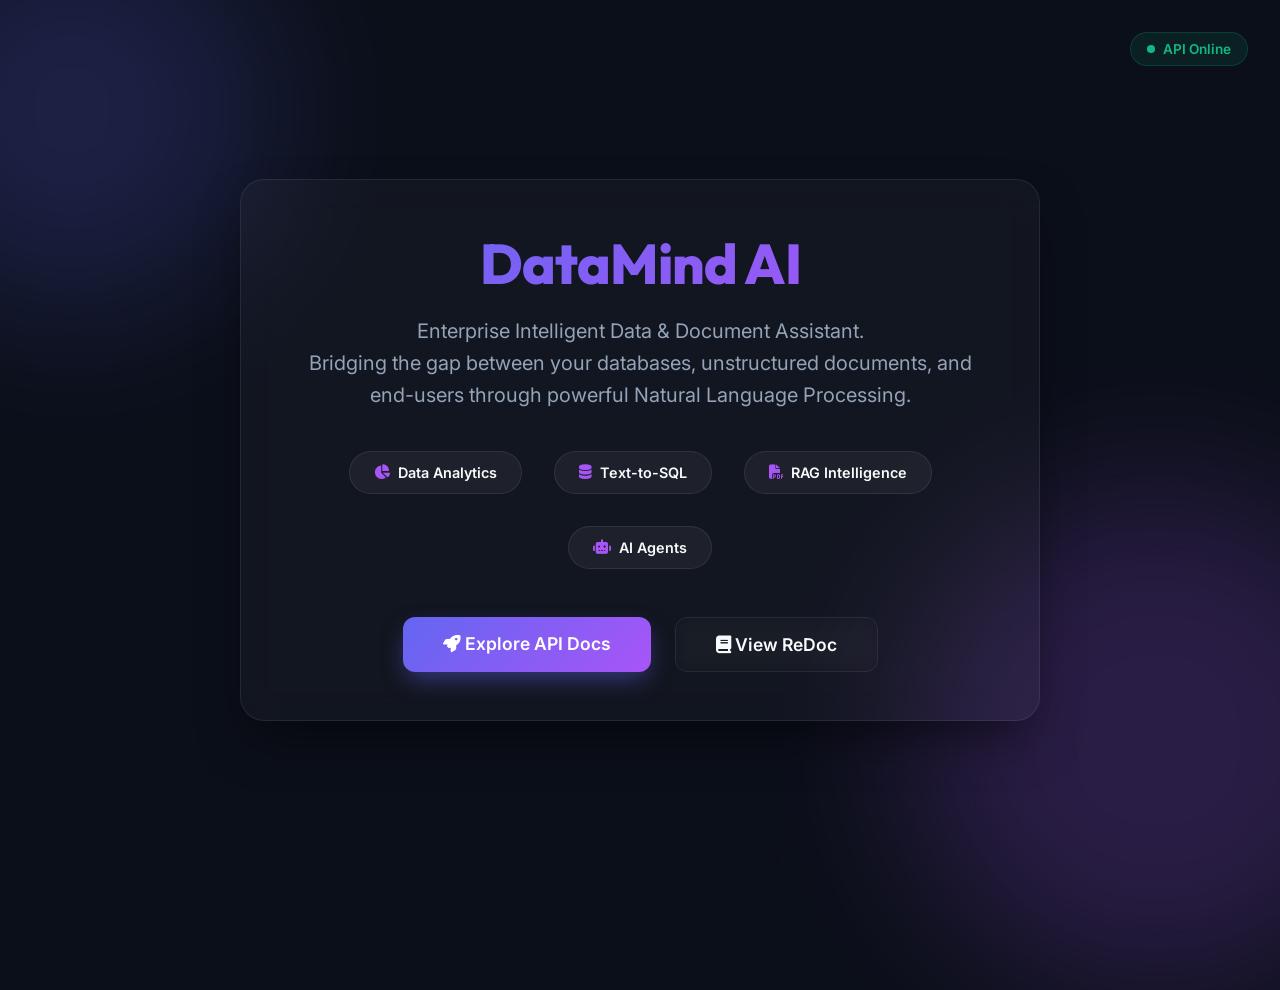
==== templates/index.html @ 47bef05a "feat: add premium glassmorphism landing page for API root" ====
<!DOCTYPE html>
<html lang="en">
<head>
    <meta charset="UTF-8">
    <meta name="viewport" content="width=device-width, initial-scale=1.0">
    <title>DataMind AI | Enterprise Intelligent Assistant</title>
    <meta name="description" content="DataMind AI is an enterprise-grade Intelligent Data & Document Assistant powered by LLMs.">
    
    <!-- Custom CSS -->
    <link rel="stylesheet" href="/static/css/style.css">
    
    <!-- Font Awesome for Icons -->
    <link rel="stylesheet" href="https://cdnjs.cloudflare.com/ajax/libs/font-awesome/6.4.0/css/all.min.css">
</head>
<body>

    <!-- Animated Background Blobs -->
    <div class="blob blob-1"></div>
    <div class="blob blob-2"></div>

    <!-- Live Status Indicator -->
    <div class="status">
        <div class="pulse"></div>
        API Online
    </div>

    <!-- Main Glassmorphism Container -->
    <div class="container">
        <h1>DataMind AI</h1>
        <p class="subtitle">
            Enterprise Intelligent Data & Document Assistant. <br>
            Bridging the gap between your databases, unstructured documents, and end-users through powerful Natural Language Processing.
        </p>

        <div class="features">
            <div class="feature-badge">
                <i class="fa-solid fa-chart-pie"></i> Data Analytics
            </div>
            <div class="feature-badge">
                <i class="fa-solid fa-database"></i> Text-to-SQL
            </div>
            <div class="feature-badge">
                <i class="fa-solid fa-file-pdf"></i> RAG Intelligence
            </div>
            <div class="feature-badge">
                <i class="fa-solid fa-robot"></i> AI Agents
            </div>
        </div>

        <div class="btn-container">
            <!-- Link to the auto-generated FastAPI Swagger UI docs -->
            <a href="/docs" class="btn btn-primary">
                <i class="fa-solid fa-rocket"></i> Explore API Docs
            </a>
            <a href="/redoc" class="btn btn-secondary">
                <i class="fa-solid fa-book"></i> View ReDoc
            </a>
        </div>
    </div>

</body>
</html>
---- static/css/style.css ----
@import url('https://fonts.googleapis.com/css2?family=Inter:wght@300;400;600;700&family=Outfit:wght@400;600;800&display=swap');

:root {
    --bg-color: #0b0f19;
    --card-bg: rgba(255, 255, 255, 0.03);
    --glass-border: rgba(255, 255, 255, 0.08);
    --primary-gradient: linear-gradient(135deg, #6366f1 0%, #a855f7 100%);
    --text-main: #f8fafc;
    --text-muted: #94a3b8;
}

* {
    margin: 0;
    padding: 0;
    box-sizing: border-box;
}

body {
    background-color: var(--bg-color);
    color: var(--text-main);
    font-family: 'Inter', sans-serif;
    min-height: 100vh;
    display: flex;
    flex-direction: column;
    align-items: center;
    justify-content: center;
    overflow-x: hidden;
    position: relative;
}

/* Animated Background Blobs */
.blob {
    position: absolute;
    filter: blur(80px);
    z-index: -1;
    opacity: 0.5;
    animation: float 10s infinite ease-in-out alternate;
}

.blob-1 {
    top: -10%;
    left: -10%;
    width: 400px;
    height: 400px;
    background: rgba(99, 102, 241, 0.4);
    border-radius: 50%;
}

.blob-2 {
    bottom: -10%;
    right: -10%;
    width: 500px;
    height: 500px;
    background: rgba(168, 85, 247, 0.4);
    border-radius: 50%;
    animation-delay: -5s;
}

@keyframes float {
    0% { transform: translateY(0px) scale(1); }
    100% { transform: translateY(30px) scale(1.1); }
}

/* Glassmorphism Container */
.container {
    background: var(--card-bg);
    backdrop-filter: blur(16px);
    -webkit-backdrop-filter: blur(16px);
    border: 1px solid var(--glass-border);
    border-radius: 24px;
    padding: 3rem 4rem;
    text-align: center;
    max-width: 800px;
    width: 90%;
    box-shadow: 0 25px 50px -12px rgba(0, 0, 0, 0.5);
    animation: fadeUp 1s cubic-bezier(0.16, 1, 0.3, 1);
}

@keyframes fadeUp {
    0% { opacity: 0; transform: translateY(40px); }
    100% { opacity: 1; transform: translateY(0); }
}

h1 {
    font-family: 'Outfit', sans-serif;
    font-size: 3.5rem;
    font-weight: 800;
    margin-bottom: 1rem;
    background: var(--primary-gradient);
    -webkit-background-clip: text;
    -webkit-text-fill-color: transparent;
    letter-spacing: -1px;
}

p.subtitle {
    font-size: 1.25rem;
    color: var(--text-muted);
    margin-bottom: 2.5rem;
    line-height: 1.6;
}

/* Features Grid */
.features {
    display: flex;
    justify-content: center;
    gap: 2rem;
    margin-bottom: 3rem;
    flex-wrap: wrap;
}

.feature-badge {
    background: rgba(255, 255, 255, 0.05);
    border: 1px solid var(--glass-border);
    padding: 0.75rem 1.5rem;
    border-radius: 999px;
    font-size: 0.9rem;
    font-weight: 600;
    color: var(--text-main);
    display: flex;
    align-items: center;
    gap: 0.5rem;
    transition: all 0.3s ease;
}

.feature-badge:hover {
    background: rgba(255, 255, 255, 0.1);
    transform: translateY(-2px);
    box-shadow: 0 10px 15px -3px rgba(0, 0, 0, 0.1);
}

.feature-badge i {
    color: #a855f7;
}

/* Buttons */
.btn-container {
    display: flex;
    gap: 1.5rem;
    justify-content: center;
}

.btn {
    text-decoration: none;
    padding: 1rem 2.5rem;
    border-radius: 12px;
    font-weight: 600;
    font-size: 1.1rem;
    transition: all 0.3s cubic-bezier(0.4, 0, 0.2, 1);
    display: inline-block;
}

.btn-primary {
    background: var(--primary-gradient);
    color: white;
    box-shadow: 0 10px 25px -5px rgba(99, 102, 241, 0.5);
    position: relative;
    overflow: hidden;
    border: none;
}

.btn-primary::after {
    content: '';
    position: absolute;
    top: -50%;
    left: -50%;
    width: 200%;
    height: 200%;
    background: linear-gradient(transparent, rgba(255, 255, 255, 0.2), transparent);
    transform: rotate(45deg);
    transition: all 0.5s ease;
    opacity: 0;
}

.btn-primary:hover {
    transform: translateY(-3px);
    box-shadow: 0 20px 30px -5px rgba(99, 102, 241, 0.6);
}

.btn-primary:hover::after {
    left: 100%;
    opacity: 1;
}

.btn-secondary {
    background: transparent;
    color: var(--text-main);
    border: 1px solid var(--glass-border);
    backdrop-filter: blur(10px);
}

.btn-secondary:hover {
    background: rgba(255, 255, 255, 0.05);
    border-color: rgba(255, 255, 255, 0.2);
    transform: translateY(-3px);
}

/* Pulse Animation for Status */
.status {
    position: absolute;
    top: 2rem;
    right: 2rem;
    display: flex;
    align-items: center;
    gap: 0.5rem;
    font-size: 0.85rem;
    font-weight: 600;
    color: #10b981;
    background: rgba(16, 185, 129, 0.1);
    padding: 0.5rem 1rem;
    border-radius: 999px;
    border: 1px solid rgba(16, 185, 129, 0.2);
}

.pulse {
    width: 8px;
    height: 8px;
    background-color: #10b981;
    border-radius: 50%;
    box-shadow: 0 0 0 0 rgba(16, 185, 129, 0.7);
    animation: pulse-ring 1.5s infinite cubic-bezier(0.66, 0, 0, 1);
}

@keyframes pulse-ring {
    to {
        box-shadow: 0 0 0 10px rgba(16, 185, 129, 0);
    }
}
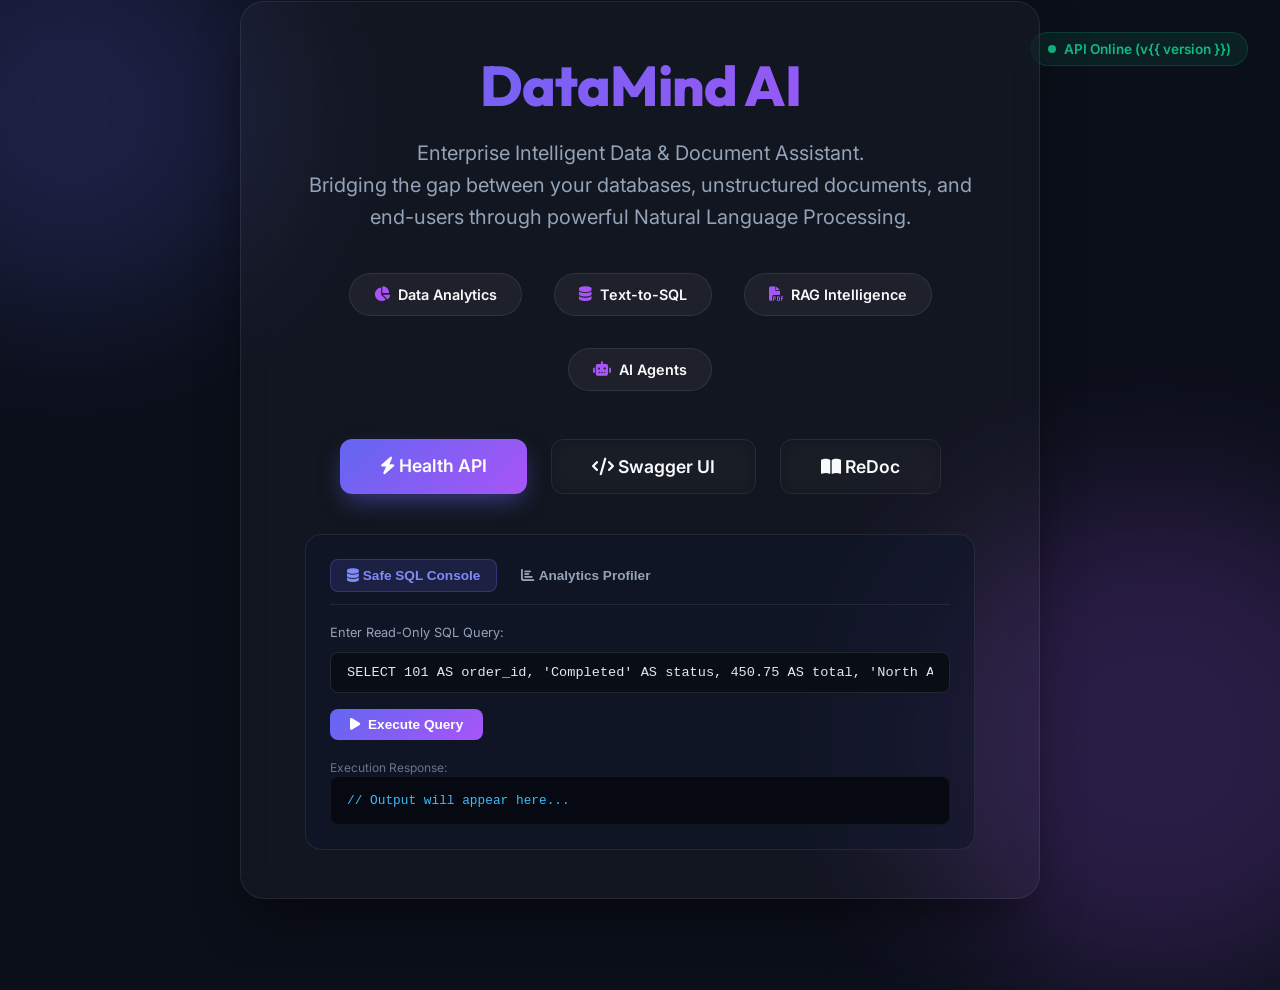
==== commit f666a4e8: "Landing Page work" ====
--- a/templates/index.html
+++ b/templates/index.html
@@ -11,6 +11,81 @@
     
     <!-- Font Awesome for Icons -->
     <link rel="stylesheet" href="https://cdnjs.cloudflare.com/ajax/libs/font-awesome/6.4.0/css/all.min.css">
+
+    <style>
+        .playground-card {
+            margin-top: 2.5rem;
+            background: rgba(15, 23, 42, 0.6);
+            border: 1px solid rgba(255, 255, 255, 0.08);
+            border-radius: 16px;
+            padding: 1.5rem;
+            text-align: left;
+        }
+        .tab-buttons {
+            display: flex;
+            gap: 0.5rem;
+            margin-bottom: 1.25rem;
+            border-bottom: 1px solid rgba(255, 255, 255, 0.08);
+            padding-bottom: 0.75rem;
+        }
+        .tab-btn {
+            background: transparent;
+            border: none;
+            color: #94a3b8;
+            padding: 0.5rem 1rem;
+            font-size: 0.85rem;
+            font-weight: 600;
+            border-radius: 8px;
+            cursor: pointer;
+            transition: all 0.2s;
+        }
+        .tab-btn.active {
+            background: rgba(99, 102, 241, 0.15);
+            color: #818cf8;
+            border: 1px solid rgba(99, 102, 241, 0.3);
+        }
+        .input-group {
+            display: flex;
+            flex-direction: column;
+            gap: 0.75rem;
+            margin-bottom: 1rem;
+        }
+        .input-box {
+            background: #090d16;
+            border: 1px solid rgba(255, 255, 255, 0.1);
+            color: #e2e8f0;
+            padding: 0.75rem 1rem;
+            border-radius: 8px;
+            font-family: monospace;
+            font-size: 0.85rem;
+            width: 100%;
+        }
+        .result-box {
+            background: #060911;
+            border: 1px solid rgba(255, 255, 255, 0.05);
+            border-radius: 8px;
+            padding: 1rem;
+            font-family: monospace;
+            font-size: 0.8rem;
+            max-height: 250px;
+            overflow: auto;
+            color: #38bdf8;
+            white-space: pre-wrap;
+        }
+        .mini-btn {
+            background: linear-gradient(135deg, #6366f1 0%, #a855f7 100%);
+            color: white;
+            border: none;
+            padding: 0.5rem 1.25rem;
+            border-radius: 8px;
+            font-size: 0.85rem;
+            font-weight: 600;
+            cursor: pointer;
+            display: inline-flex;
+            align-items: center;
+            gap: 0.5rem;
+        }
+    </style>
 </head>
 <body>
 
@@ -19,9 +94,9 @@
     <div class="blob blob-2"></div>
 
     <!-- Live Status Indicator -->
-    <div class="status">
+    <div class="status" id="status-pill">
         <div class="pulse"></div>
-        API Online
+        <span id="status-text">API Online (v{{ version }})</span>
     </div>
 
     <!-- Main Glassmorphism Container -->
@@ -48,15 +123,112 @@
         </div>
 
         <div class="btn-container">
+            <!-- Link to the main API health -->
+            <a href="/api/health" class="btn btn-primary" target="_blank">
+                <i class="fa-solid fa-bolt"></i> Health API
+            </a>
             <!-- Link to the auto-generated FastAPI Swagger UI docs -->
-            <a href="/docs" class="btn btn-primary">
-                <i class="fa-solid fa-rocket"></i> Explore API Docs
+            <a href="/docs" class="btn btn-secondary" target="_blank">
+                <i class="fa-solid fa-code"></i> Swagger UI
             </a>
-            <a href="/redoc" class="btn btn-secondary">
-                <i class="fa-solid fa-book"></i> View ReDoc
+            <!-- Link to ReDoc -->
+            <a href="/redoc" class="btn btn-secondary" target="_blank">
+                <i class="fa-solid fa-book-open"></i> ReDoc
             </a>
         </div>
+
+        <!-- Live Interactive Playground Card -->
+        <div class="playground-card">
+            <div class="tab-buttons">
+                <button class="tab-btn active" onclick="switchTab('sql')">
+                    <i class="fa-solid fa-database"></i> Safe SQL Console
+                </button>
+                <button class="tab-btn" onclick="switchTab('analytics')">
+                    <i class="fa-solid fa-chart-bar"></i> Analytics Profiler
+                </button>
+            </div>
+
+            <!-- SQL Tab Pane -->
+            <div id="tab-sql">
+                <div class="input-group">
+                    <label style="font-size: 0.8rem; color: #94a3b8;">Enter Read-Only SQL Query:</label>
+                    <input type="text" id="sql-input" class="input-box" value="SELECT 101 AS order_id, 'Completed' AS status, 450.75 AS total, 'North America' AS region;">
+                </div>
+                <button class="mini-btn" onclick="executeSql()">
+                    <i class="fa-solid fa-play"></i> Execute Query
+                </button>
+                <div style="margin-top: 1rem;">
+                    <label style="font-size: 0.75rem; color: #64748b;">Execution Response:</label>
+                    <div id="sql-result" class="result-box">// Output will appear here...</div>
+                </div>
+            </div>
+
+            <!-- Analytics Tab Pane -->
+            <div id="tab-analytics" style="display: none;">
+                <div class="input-group">
+                    <label style="font-size: 0.8rem; color: #94a3b8;">Test Sample CSV Data Ingestion:</label>
+                    <p style="font-size: 0.75rem; color: #64748b;">Click below to test automated data profiling via API:</p>
+                </div>
+                <button class="mini-btn" onclick="profileSampleData()">
+                    <i class="fa-solid fa-bolt"></i> Profile Sample Dataset
+                </button>
+                <div style="margin-top: 1rem;">
+                    <label style="font-size: 0.75rem; color: #64748b;">Profiling Statistics:</label>
+                    <div id="analytics-result" class="result-box">// Profiling metrics will appear here...</div>
+                </div>
+            </div>
+        </div>
+
     </div>
+
+    <script>
+        function switchTab(tab) {
+            document.querySelectorAll('.tab-btn').forEach(btn => btn.classList.remove('active'));
+            event.currentTarget.classList.add('active');
+            
+            document.getElementById('tab-sql').style.display = tab === 'sql' ? 'block' : 'none';
+            document.getElementById('tab-analytics').style.display = tab === 'analytics' ? 'block' : 'none';
+        }
+
+        async function executeSql() {
+            const query = document.getElementById('sql-input').value;
+            const resultBox = document.getElementById('sql-result');
+            resultBox.textContent = "Executing safely...";
+            
+            try {
+                const res = await fetch('/api/v1/sql/query', {
+                    method: 'POST',
+                    headers: { 'Content-Type': 'application/json' },
+                    body: JSON.stringify({ query_text: query })
+                });
+                const data = await res.json();
+                resultBox.textContent = JSON.stringify(data, null, 2);
+            } catch (err) {
+                resultBox.textContent = "Error: " + err.message;
+            }
+        }
+
+        async function profileSampleData() {
+            const resultBox = document.getElementById('analytics-result');
+            resultBox.textContent = "Processing sample dataset...";
+
+            const csvContent = "id,product,price,stock,category\n1,Laptop,1200,15,Electronics\n2,Mouse,25,,Accessories\n3,Keyboard,75,40,Accessories\n4,Monitor,300,10,Electronics\n5,Laptop,1200,15,Electronics";
+            const blob = new Blob([csvContent], { type: 'text/csv' });
+            const formData = new FormData();
+            formData.append('file', blob, 'sample_store.csv');
+
+            try {
+                const res = await fetch('/api/v1/analytics/profile', {
+                    method: 'POST',
+                    body: formData
+                });
+                const data = await res.json();
+                resultBox.textContent = JSON.stringify(data, null, 2);
+            } catch (err) {
+                resultBox.textContent = "Error: " + err.message;
+            }
+        }
+    </script>
 
 </body>
 </html>
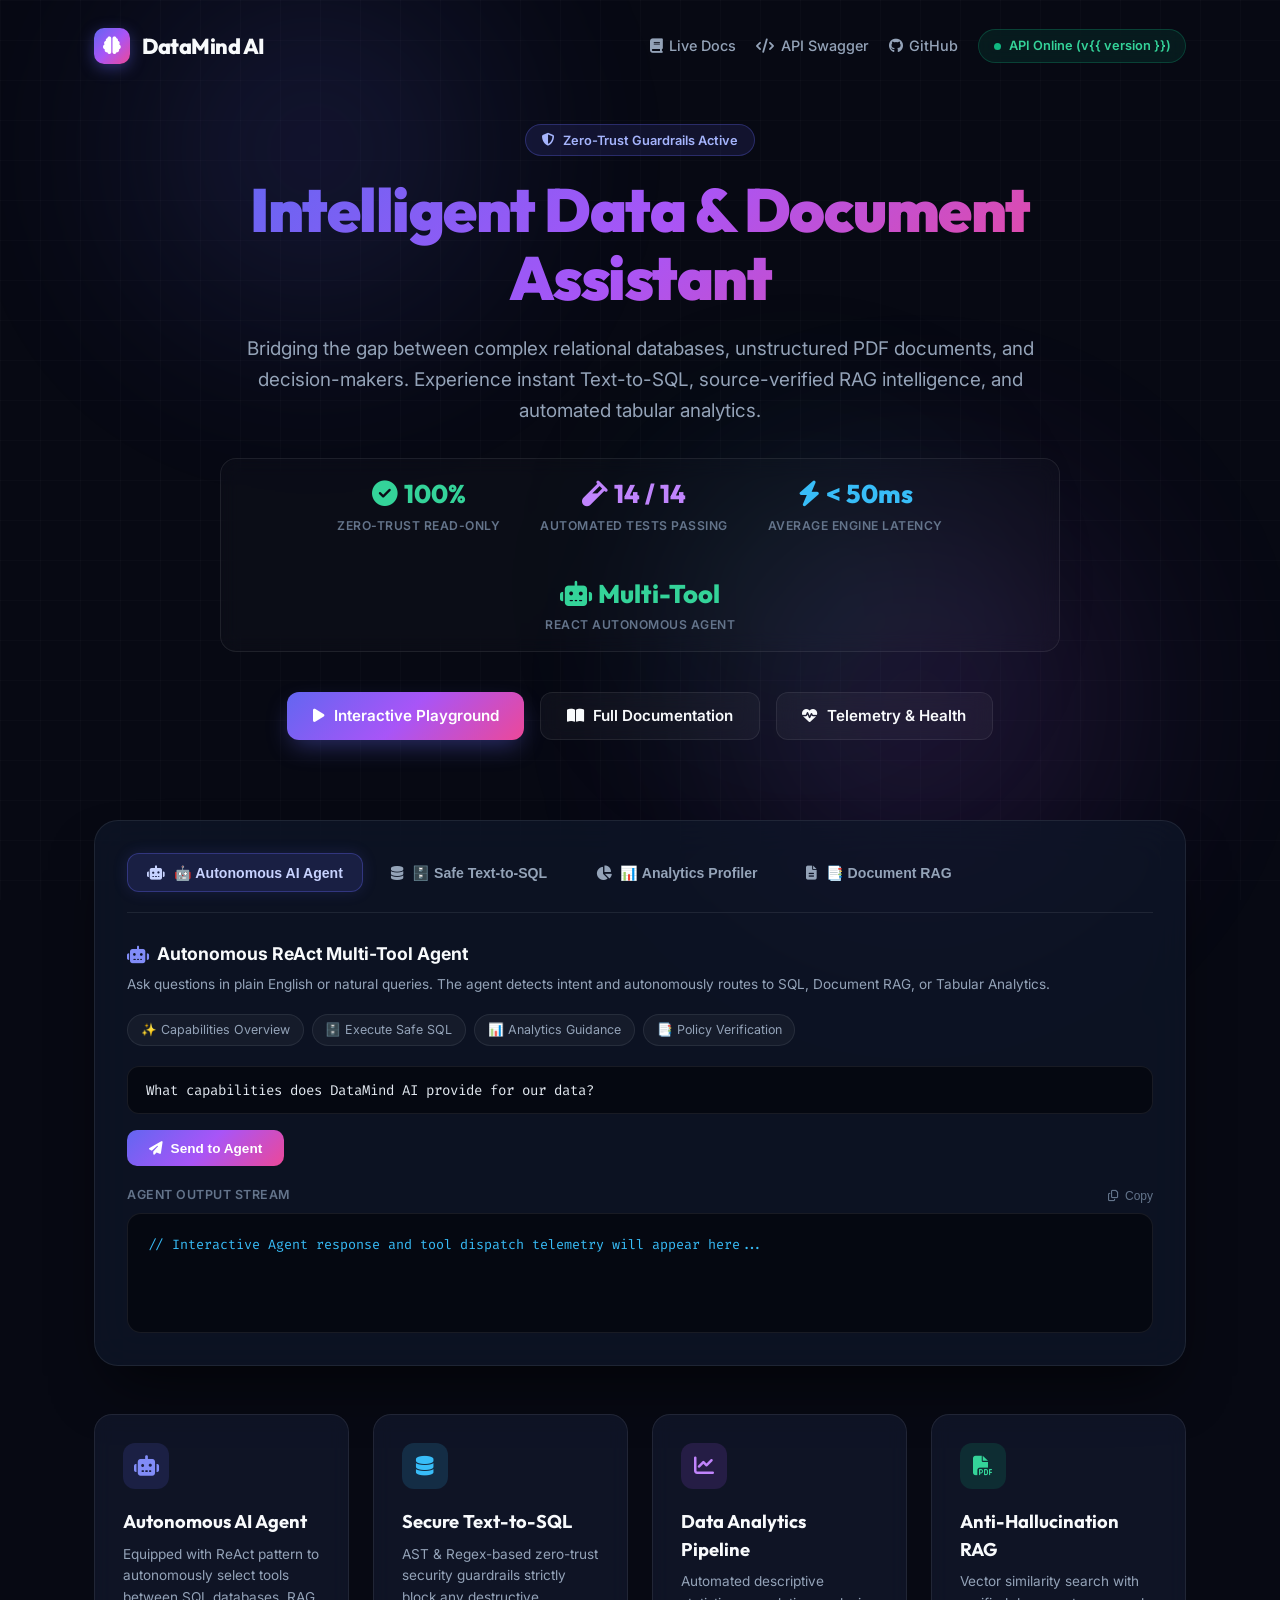
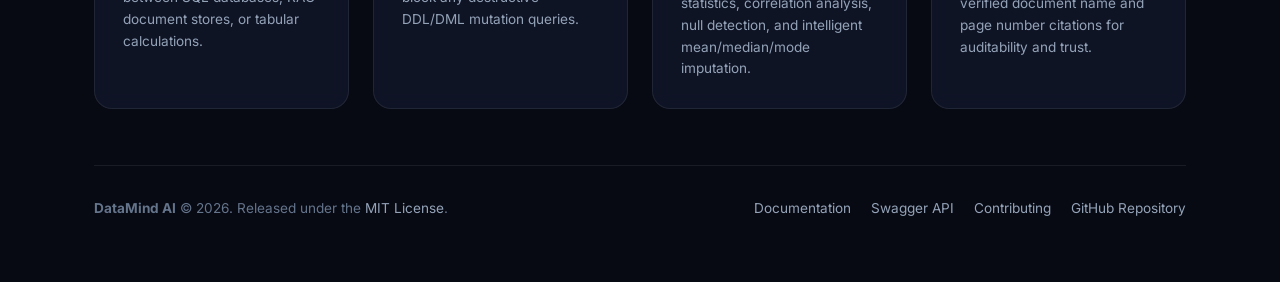
==== commit 33986d02: "Save work" ====
--- a/templates/index.html
+++ b/templates/index.html
@@ -3,197 +3,349 @@
 <head>
     <meta charset="UTF-8">
     <meta name="viewport" content="width=device-width, initial-scale=1.0">
-    <title>DataMind AI | Enterprise Intelligent Assistant</title>
-    <meta name="description" content="DataMind AI is an enterprise-grade Intelligent Data & Document Assistant powered by LLMs.">
+    <title>DataMind AI | Enterprise Intelligent Data & Document Assistant</title>
+    <meta name="description" content="DataMind AI is an enterprise-grade Intelligent Data & Document Assistant powered by LLMs, RAG, and Safe SQL Execution.">
     
     <!-- Custom CSS -->
     <link rel="stylesheet" href="/static/css/style.css">
     
-    <!-- Font Awesome for Icons -->
+    <!-- Font Awesome 6 Icons -->
     <link rel="stylesheet" href="https://cdnjs.cloudflare.com/ajax/libs/font-awesome/6.4.0/css/all.min.css">
-
-    <style>
-        .playground-card {
-            margin-top: 2.5rem;
-            background: rgba(15, 23, 42, 0.6);
-            border: 1px solid rgba(255, 255, 255, 0.08);
-            border-radius: 16px;
-            padding: 1.5rem;
-            text-align: left;
-        }
-        .tab-buttons {
-            display: flex;
-            gap: 0.5rem;
-            margin-bottom: 1.25rem;
-            border-bottom: 1px solid rgba(255, 255, 255, 0.08);
-            padding-bottom: 0.75rem;
-        }
-        .tab-btn {
-            background: transparent;
-            border: none;
-            color: #94a3b8;
-            padding: 0.5rem 1rem;
-            font-size: 0.85rem;
-            font-weight: 600;
-            border-radius: 8px;
-            cursor: pointer;
-            transition: all 0.2s;
-        }
-        .tab-btn.active {
-            background: rgba(99, 102, 241, 0.15);
-            color: #818cf8;
-            border: 1px solid rgba(99, 102, 241, 0.3);
-        }
-        .input-group {
-            display: flex;
-            flex-direction: column;
-            gap: 0.75rem;
-            margin-bottom: 1rem;
-        }
-        .input-box {
-            background: #090d16;
-            border: 1px solid rgba(255, 255, 255, 0.1);
-            color: #e2e8f0;
-            padding: 0.75rem 1rem;
-            border-radius: 8px;
-            font-family: monospace;
-            font-size: 0.85rem;
-            width: 100%;
-        }
-        .result-box {
-            background: #060911;
-            border: 1px solid rgba(255, 255, 255, 0.05);
-            border-radius: 8px;
-            padding: 1rem;
-            font-family: monospace;
-            font-size: 0.8rem;
-            max-height: 250px;
-            overflow: auto;
-            color: #38bdf8;
-            white-space: pre-wrap;
-        }
-        .mini-btn {
-            background: linear-gradient(135deg, #6366f1 0%, #a855f7 100%);
-            color: white;
-            border: none;
-            padding: 0.5rem 1.25rem;
-            border-radius: 8px;
-            font-size: 0.85rem;
-            font-weight: 600;
-            cursor: pointer;
-            display: inline-flex;
-            align-items: center;
-            gap: 0.5rem;
-        }
-    </style>
 </head>
 <body>
 
-    <!-- Animated Background Blobs -->
+    <!-- Ambient Glowing Background Blobs -->
     <div class="blob blob-1"></div>
     <div class="blob blob-2"></div>
-
-    <!-- Live Status Indicator -->
-    <div class="status" id="status-pill">
-        <div class="pulse"></div>
-        <span id="status-text">API Online (v{{ version }})</span>
-    </div>
-
-    <!-- Main Glassmorphism Container -->
-    <div class="container">
-        <h1>DataMind AI</h1>
-        <p class="subtitle">
-            Enterprise Intelligent Data & Document Assistant. <br>
-            Bridging the gap between your databases, unstructured documents, and end-users through powerful Natural Language Processing.
-        </p>
-
-        <div class="features">
-            <div class="feature-badge">
-                <i class="fa-solid fa-chart-pie"></i> Data Analytics
-            </div>
-            <div class="feature-badge">
-                <i class="fa-solid fa-database"></i> Text-to-SQL
-            </div>
-            <div class="feature-badge">
-                <i class="fa-solid fa-file-pdf"></i> RAG Intelligence
-            </div>
-            <div class="feature-badge">
-                <i class="fa-solid fa-robot"></i> AI Agents
+    <div class="blob blob-3"></div>
+
+    <!-- Navigation Bar -->
+    <header class="navbar">
+        <a href="/" class="nav-brand">
+            <div class="logo-icon">
+                <i class="fa-solid fa-brain"></i>
+            </div>
+            <span>DataMind AI</span>
+        </a>
+
+        <div class="nav-links">
+            <a href="https://datamindai.zengfy.top/" target="_blank" class="nav-link">
+                <i class="fa-solid fa-book"></i> Live Docs
+            </a>
+            <a href="/docs" target="_blank" class="nav-link">
+                <i class="fa-solid fa-code"></i> API Swagger
+            </a>
+            <a href="https://github.com/diusazzad/DataMind_AI" target="_blank" class="nav-link">
+                <i class="fa-brands fa-github"></i> GitHub
+            </a>
+            <div class="status-pill" id="live-status-pill">
+                <div class="pulse"></div>
+                <span id="live-status-text">API Online (v{{ version }})</span>
             </div>
         </div>
-
-        <div class="btn-container">
-            <!-- Link to the main API health -->
-            <a href="/api/health" class="btn btn-primary" target="_blank">
-                <i class="fa-solid fa-bolt"></i> Health API
-            </a>
-            <!-- Link to the auto-generated FastAPI Swagger UI docs -->
-            <a href="/docs" class="btn btn-secondary" target="_blank">
-                <i class="fa-solid fa-code"></i> Swagger UI
-            </a>
-            <!-- Link to ReDoc -->
-            <a href="/redoc" class="btn btn-secondary" target="_blank">
-                <i class="fa-solid fa-book-open"></i> ReDoc
-            </a>
-        </div>
-
-        <!-- Live Interactive Playground Card -->
-        <div class="playground-card">
-            <div class="tab-buttons">
-                <button class="tab-btn active" onclick="switchTab('sql')">
-                    <i class="fa-solid fa-database"></i> Safe SQL Console
+    </header>
+
+    <!-- Main Content Wrapper -->
+    <main class="main-wrapper">
+
+        <!-- Hero Section -->
+        <section class="hero">
+            <div class="hero-pill">
+                <i class="fa-solid fa-shield-halved"></i> Zero-Trust Guardrails Active
+            </div>
+            <h1 class="hero-title">Intelligent Data & Document Assistant</h1>
+            <p class="hero-subtitle">
+                Bridging the gap between complex relational databases, unstructured PDF documents, and decision-makers. 
+                Experience instant Text-to-SQL, source-verified RAG intelligence, and automated tabular analytics.
+            </p>
+
+            <!-- Quick Stats Strip -->
+            <div class="stats-banner">
+                <div class="stat-item">
+                    <div class="stat-value green"><i class="fa-solid fa-circle-check"></i> 100%</div>
+                    <div class="stat-label">Zero-Trust Read-Only</div>
+                </div>
+                <div class="stat-item">
+                    <div class="stat-value purple"><i class="fa-solid fa-vial"></i> 14 / 14</div>
+                    <div class="stat-label">Automated Tests Passing</div>
+                </div>
+                <div class="stat-item">
+                    <div class="stat-value blue"><i class="fa-solid fa-bolt"></i> &lt; 50ms</div>
+                    <div class="stat-label">Average Engine Latency</div>
+                </div>
+                <div class="stat-item">
+                    <div class="stat-value green"><i class="fa-solid fa-robot"></i> Multi-Tool</div>
+                    <div class="stat-label">ReAct Autonomous Agent</div>
+                </div>
+            </div>
+
+            <!-- Primary Buttons -->
+            <div class="btn-group">
+                <a href="#playground" class="btn btn-primary">
+                    <i class="fa-solid fa-play"></i> Interactive Playground
+                </a>
+                <a href="https://datamindai.zengfy.top/" target="_blank" class="btn btn-secondary">
+                    <i class="fa-solid fa-book-open"></i> Full Documentation
+                </a>
+                <a href="/api/health" target="_blank" class="btn btn-secondary">
+                    <i class="fa-solid fa-heart-pulse"></i> Telemetry & Health
+                </a>
+            </div>
+        </section>
+
+        <!-- Interactive Playground Card -->
+        <section class="playground-card" id="playground">
+            <!-- Navigation Tabs -->
+            <div class="tab-nav">
+                <button class="tab-btn active" id="tab-btn-agent" onclick="switchPlaygroundTab(this, 'agent')">
+                    <i class="fa-solid fa-robot"></i> 🤖 Autonomous AI Agent
                 </button>
-                <button class="tab-btn" onclick="switchTab('analytics')">
-                    <i class="fa-solid fa-chart-bar"></i> Analytics Profiler
+                <button class="tab-btn" id="tab-btn-sql" onclick="switchPlaygroundTab(this, 'sql')">
+                    <i class="fa-solid fa-database"></i> 🗄️ Safe Text-to-SQL
                 </button>
-            </div>
-
-            <!-- SQL Tab Pane -->
-            <div id="tab-sql">
-                <div class="input-group">
-                    <label style="font-size: 0.8rem; color: #94a3b8;">Enter Read-Only SQL Query:</label>
-                    <input type="text" id="sql-input" class="input-box" value="SELECT 101 AS order_id, 'Completed' AS status, 450.75 AS total, 'North America' AS region;">
-                </div>
-                <button class="mini-btn" onclick="executeSql()">
-                    <i class="fa-solid fa-play"></i> Execute Query
+                <button class="tab-btn" id="tab-btn-analytics" onclick="switchPlaygroundTab(this, 'analytics')">
+                    <i class="fa-solid fa-chart-pie"></i> 📊 Analytics Profiler
                 </button>
-                <div style="margin-top: 1rem;">
-                    <label style="font-size: 0.75rem; color: #64748b;">Execution Response:</label>
-                    <div id="sql-result" class="result-box">// Output will appear here...</div>
-                </div>
-            </div>
-
-            <!-- Analytics Tab Pane -->
-            <div id="tab-analytics" style="display: none;">
-                <div class="input-group">
-                    <label style="font-size: 0.8rem; color: #94a3b8;">Test Sample CSV Data Ingestion:</label>
-                    <p style="font-size: 0.75rem; color: #64748b;">Click below to test automated data profiling via API:</p>
-                </div>
-                <button class="mini-btn" onclick="profileSampleData()">
-                    <i class="fa-solid fa-bolt"></i> Profile Sample Dataset
+                <button class="tab-btn" id="tab-btn-rag" onclick="switchPlaygroundTab(this, 'rag')">
+                    <i class="fa-solid fa-file-lines"></i> 📑 Document RAG
                 </button>
-                <div style="margin-top: 1rem;">
-                    <label style="font-size: 0.75rem; color: #64748b;">Profiling Statistics:</label>
-                    <div id="analytics-result" class="result-box">// Profiling metrics will appear here...</div>
-                </div>
-            </div>
-        </div>
-
-    </div>
-
+            </div>
+
+            <!-- 1. Agent Tab Pane -->
+            <div id="pane-agent">
+                <div class="pane-title"><i class="fa-solid fa-robot" style="color: #818cf8;"></i> Autonomous ReAct Multi-Tool Agent</div>
+                <div class="pane-desc">Ask questions in plain English or natural queries. The agent detects intent and autonomously routes to SQL, Document RAG, or Tabular Analytics.</div>
+
+                <div class="chips-container">
+                    <span class="chip" onclick="setAgentQuery('What capabilities does DataMind AI provide for our data?')">✨ Capabilities Overview</span>
+                    <span class="chip" onclick="setAgentQuery('SELECT 204 AS order_id, 890.50 AS amount, \'Completed\' AS status;')">🗄️ Execute Safe SQL</span>
+                    <span class="chip" onclick="setAgentQuery('How does the data analytics engine handle missing values and null imputation?')">📊 Analytics Guidance</span>
+                    <span class="chip" onclick="setAgentQuery('What is the zero-trust security architecture and what queries are forbidden?')">📑 Policy Verification</span>
+                </div>
+
+                <input type="text" id="agent-input" class="input-box" value="What capabilities does DataMind AI provide for our data?">
+                
+                <div class="controls-row" style="margin-top: 1rem;">
+                    <button class="mini-btn" id="btn-send-agent" onclick="sendAgentMessage()">
+                        <i class="fa-solid fa-paper-plane"></i> Send to Agent
+                    </button>
+                </div>
+
+                <div class="console-header">
+                    <span class="console-label">Agent Output Stream</span>
+                    <button class="copy-btn" onclick="copyConsole('agent-result')"><i class="fa-regular fa-copy"></i> Copy</button>
+                </div>
+                <div id="agent-result" class="result-box">// Interactive Agent response and tool dispatch telemetry will appear here...</div>
+            </div>
+
+            <!-- 2. Safe SQL Tab Pane -->
+            <div id="pane-sql" style="display: none;">
+                <div class="pane-title"><i class="fa-solid fa-database" style="color: #38bdf8;"></i> Safe Read-Only SQL Engine</div>
+                <div class="pane-desc">Zero-trust SQL execution engine with strict guardrails preventing DDL/DML data mutation. Safe max-row fetch limit enforced.</div>
+
+                <div class="chips-container">
+                    <span class="chip" onclick="setSqlQuery('SELECT 101 AS order_id, \'Delivered\' AS status, 450.75 AS revenue, \'North America\' AS region;')">Sample Order Record</span>
+                    <span class="chip" onclick="setSqlQuery('SELECT \'DataMind\' AS platform, 14 AS tests_passed, 100 AS security_score;')">System Score Query</span>
+                    <span class="chip" onclick="setSqlQuery('DROP TABLE users;')">⚠️ Test Blocked Command (DROP)</span>
+                </div>
+
+                <input type="text" id="sql-input" class="input-box" value="SELECT 101 AS order_id, 'Delivered' AS status, 450.75 AS revenue, 'North America' AS region;">
+
+                <div class="controls-row" style="margin-top: 1rem;">
+                    <button class="mini-btn" id="btn-exec-sql" onclick="executeSql()">
+                        <i class="fa-solid fa-play"></i> Execute Safe Query
+                    </button>
+                    <button class="mini-btn-outline" id="btn-view-schema" onclick="fetchSchema()">
+                        <i class="fa-solid fa-list-check"></i> Introspect Schema
+                    </button>
+                </div>
+
+                <div class="console-header">
+                    <span class="console-label">SQL Execution Result</span>
+                    <button class="copy-btn" onclick="copyConsole('sql-result')"><i class="fa-regular fa-copy"></i> Copy</button>
+                </div>
+                <div id="sql-result" class="result-box">// Query output and execution timing will appear here...</div>
+            </div>
+
+            <!-- 3. Analytics Profiler Tab Pane -->
+            <div id="pane-analytics" style="display: none;">
+                <div class="pane-title"><i class="fa-solid fa-chart-pie" style="color: #c084fc;"></i> Tabular Data Profiler & Auto-Cleaner</div>
+                <div class="pane-desc">Ingests CSV/Excel files, calculates descriptive statistics (mean, median, std, skewness), unique counts, null percentages, and performs auto-imputation.</div>
+
+                <div class="controls-row">
+                    <button class="mini-btn" id="btn-profile-data" onclick="profileSampleData()">
+                        <i class="fa-solid fa-chart-column"></i> Profile Sample Dataset
+                    </button>
+                    <button class="mini-btn-outline" id="btn-clean-data" onclick="cleanSampleData()">
+                        <i class="fa-solid fa-broom"></i> Test Auto-Cleaning & Imputation
+                    </button>
+                </div>
+
+                <div class="console-header">
+                    <span class="console-label">Profiling Metrics & Distributions</span>
+                    <button class="copy-btn" onclick="copyConsole('analytics-result')"><i class="fa-regular fa-copy"></i> Copy</button>
+                </div>
+                <div id="analytics-result" class="result-box">// Statistical summaries and correlation matrix will appear here...</div>
+            </div>
+
+            <!-- 4. Document RAG Tab Pane -->
+            <div id="pane-rag" style="display: none;">
+                <div class="pane-title"><i class="fa-solid fa-file-lines" style="color: #34d399;"></i> Document Intelligence & Source-Cited RAG</div>
+                <div class="pane-desc">Semantic text chunking and vector space retrieval. Every answer strictly cites the exact document name and page number to prevent hallucination.</div>
+
+                <div class="controls-row">
+                    <button class="mini-btn-outline" id="btn-index-doc" onclick="indexSampleDocument()">
+                        <i class="fa-solid fa-cloud-arrow-up"></i> Index Sample Security Policy
+                    </button>
+                    <span id="doc-index-status" style="font-size: 0.8rem; color: #34d399; font-weight: 600;"></span>
+                </div>
+
+                <div class="chips-container" style="margin-top: 0.8rem;">
+                    <span class="chip" onclick="setRagQuestion('What is the security architecture principle and what queries are forbidden?')">Zero-Trust & Forbidden Queries</span>
+                    <span class="chip" onclick="setRagQuestion('How does the platform handle document text chunking and citations?')">Chunking & Citations Architecture</span>
+                </div>
+
+                <input type="text" id="rag-question-input" class="input-box" value="What is the security architecture principle and what queries are forbidden?">
+
+                <div class="controls-row" style="margin-top: 1rem;">
+                    <button class="mini-btn" id="btn-query-rag" onclick="queryRag()">
+                        <i class="fa-solid fa-magnifying-glass"></i> Ask Document Assistant
+                    </button>
+                </div>
+
+                <div class="console-header">
+                    <span class="console-label">Source-Cited RAG Response</span>
+                    <button class="copy-btn" onclick="copyConsole('rag-result')"><i class="fa-regular fa-copy"></i> Copy</button>
+                </div>
+                <div id="rag-result" class="result-box">// Verified answer and source citation cards will appear here...</div>
+            </div>
+
+        </section>
+
+        <!-- Feature Pillar Cards Section -->
+        <section class="features-grid">
+            <div class="feature-card">
+                <div class="feature-icon-wrapper icon-agent">
+                    <i class="fa-solid fa-robot"></i>
+                </div>
+                <h3>Autonomous AI Agent</h3>
+                <p>Equipped with ReAct pattern to autonomously select tools between SQL databases, RAG document stores, or tabular calculations.</p>
+            </div>
+
+            <div class="feature-card">
+                <div class="feature-icon-wrapper icon-sql">
+                    <i class="fa-solid fa-database"></i>
+                </div>
+                <h3>Secure Text-to-SQL</h3>
+                <p>AST & Regex-based zero-trust security guardrails strictly block any destructive DDL/DML mutation queries.</p>
+            </div>
+
+            <div class="feature-card">
+                <div class="feature-icon-wrapper icon-analytics">
+                    <i class="fa-solid fa-chart-line"></i>
+                </div>
+                <h3>Data Analytics Pipeline</h3>
+                <p>Automated descriptive statistics, correlation analysis, null detection, and intelligent mean/median/mode imputation.</p>
+            </div>
+
+            <div class="feature-card">
+                <div class="feature-icon-wrapper icon-rag">
+                    <i class="fa-solid fa-file-pdf"></i>
+                </div>
+                <h3>Anti-Hallucination RAG</h3>
+                <p>Vector similarity search with verified document name and page number citations for auditability and trust.</p>
+            </div>
+        </section>
+
+        <!-- Footer -->
+        <footer>
+            <div>
+                <strong>DataMind AI</strong> &copy; 2026. Released under the <a href="https://opensource.org/licenses/MIT" target="_blank">MIT License</a>.
+            </div>
+            <div style="display: flex; gap: 1.25rem;">
+                <a href="https://datamindai.zengfy.top/" target="_blank">Documentation</a>
+                <a href="/docs" target="_blank">Swagger API</a>
+                <a href="https://github.com/diusazzad/DataMind_AI/blob/main/CONTRIBUTING.md" target="_blank">Contributing</a>
+                <a href="https://github.com/diusazzad/DataMind_AI" target="_blank">GitHub Repository</a>
+            </div>
+        </footer>
+
+    </main>
+
+    <!-- Interactive Client JavaScript -->
     <script>
-        function switchTab(tab) {
-            document.querySelectorAll('.tab-btn').forEach(btn => btn.classList.remove('active'));
-            event.currentTarget.classList.add('active');
+        function switchPlaygroundTab(btn, tab) {
+            document.querySelectorAll('.tab-btn').forEach(b => b.classList.remove('active'));
+            btn.classList.add('active');
             
-            document.getElementById('tab-sql').style.display = tab === 'sql' ? 'block' : 'none';
-            document.getElementById('tab-analytics').style.display = tab === 'analytics' ? 'block' : 'none';
-        }
-
+            document.getElementById('pane-agent').style.display = tab === 'agent' ? 'block' : 'none';
+            document.getElementById('pane-sql').style.display = tab === 'sql' ? 'block' : 'none';
+            document.getElementById('pane-analytics').style.display = tab === 'analytics' ? 'block' : 'none';
+            document.getElementById('pane-rag').style.display = tab === 'rag' ? 'block' : 'none';
+        }
+
+        function setAgentQuery(text) {
+            document.getElementById('agent-input').value = text;
+        }
+
+        function setSqlQuery(text) {
+            document.getElementById('sql-input').value = text;
+        }
+
+        function setRagQuestion(text) {
+            document.getElementById('rag-question-input').value = text;
+        }
+
+        function copyConsole(elementId) {
+            const content = document.getElementById(elementId).innerText;
+            navigator.clipboard.writeText(content).then(() => {
+                alert("Copied to clipboard!");
+            });
+        }
+
+        // 1. Autonomous Agent Call
+        async function sendAgentMessage() {
+            const message = document.getElementById('agent-input').value;
+            const resultBox = document.getElementById('agent-result');
+            resultBox.textContent = "Autonomous Agent analyzing inquiry and selecting optimal tool...";
+
+            try {
+                const res = await fetch('/api/v1/agent/chat', {
+                    method: 'POST',
+                    headers: { 'Content-Type': 'application/json' },
+                    body: JSON.stringify({ message: message, history: [] })
+                });
+                const data = await res.json();
+                
+                let output = "=== [TELEMETRY] Intent Detected: " + (data.intent || 'General').toUpperCase() + " ===\n";
+                if (data.tool_used) {
+                    output += "Tool Dispatched: " + data.tool_used + "\n";
+                }
+                output += "Latency: " + data.latency_ms + "ms\n\n";
+                output += "=== [AGENT REPLY] ===\n" + data.reply + "\n\n";
+
+                if (data.tool_output) {
+                    output += "=== [STRUCTURED TOOL PAYLOAD] ===\n" + JSON.stringify(data.tool_output, null, 2) + "\n";
+                }
+
+                if (data.citations && data.citations.length > 0) {
+                    output += "\n=== [VERIFIED CITATIONS] ===\n";
+                    data.citations.forEach((c, idx) => {
+                        output += "[" + (idx + 1) + "] " + c.document_name + " (Page " + c.page_number + ") - Relevance: " + c.relevance_percentage + "%\n";
+                    });
+                }
+
+                resultBox.textContent = output;
+            } catch (err) {
+                resultBox.textContent = "Error: " + err.message;
+            }
+        }
+
+        // 2. Safe SQL Query Execution
         async function executeSql() {
             const query = document.getElementById('sql-input').value;
             const resultBox = document.getElementById('sql-result');
-            resultBox.textContent = "Executing safely...";
+            resultBox.textContent = "Validating zero-trust security guardrails & executing...";
             
             try {
                 const res = await fetch('/api/v1/sql/query', {
@@ -208,9 +360,23 @@
             }
         }
 
+        // Introspect Schema
+        async function fetchSchema() {
+            const resultBox = document.getElementById('sql-result');
+            resultBox.textContent = "Introspecting database tables & columns...";
+            try {
+                const res = await fetch('/api/v1/sql/schema');
+                const data = await res.json();
+                resultBox.textContent = "=== Connected Database Schema ===\n" + JSON.stringify(data, null, 2);
+            } catch (err) {
+                resultBox.textContent = "Error: " + err.message;
+            }
+        }
+
+        // 3. Tabular Dataset Profiler
         async function profileSampleData() {
             const resultBox = document.getElementById('analytics-result');
-            resultBox.textContent = "Processing sample dataset...";
+            resultBox.textContent = "Ingesting dataset & generating statistical distributions...";
 
             const csvContent = "id,product,price,stock,category\n1,Laptop,1200,15,Electronics\n2,Mouse,25,,Accessories\n3,Keyboard,75,40,Accessories\n4,Monitor,300,10,Electronics\n5,Laptop,1200,15,Electronics";
             const blob = new Blob([csvContent], { type: 'text/csv' });
@@ -228,6 +394,77 @@
                 resultBox.textContent = "Error: " + err.message;
             }
         }
+
+        // Auto Data Cleaner
+        async function cleanSampleData() {
+            const resultBox = document.getElementById('analytics-result');
+            resultBox.textContent = "Executing automated cleaning & null imputation...";
+
+            const csvContent = "id,product,price,stock,category\n1,Laptop,1200,15,Electronics\n2,Mouse,25,,Accessories\n3,Keyboard,75,40,Accessories\n4,Monitor,300,10,Electronics\n5,Laptop,1200,15,Electronics";
+            const blob = new Blob([csvContent], { type: 'text/csv' });
+            const formData = new FormData();
+            formData.append('file', blob, 'sample_store.csv');
+
+            try {
+                const res = await fetch('/api/v1/analytics/clean?drop_duplicates=true&impute_numeric=median&impute_categorical=mode', {
+                    method: 'POST',
+                    body: formData
+                });
+                const data = await res.json();
+                resultBox.textContent = "=== Automated Cleaning Result ===\n" + JSON.stringify(data, null, 2);
+            } catch (err) {
+                resultBox.textContent = "Error: " + err.message;
+            }
+        }
+
+        // 4. Index Document for RAG
+        async function indexSampleDocument() {
+            const statusLabel = document.getElementById('doc-index-status');
+            statusLabel.textContent = "Parsing & indexing document...";
+
+            const docContent = "# DataMind AI Enterprise Security and Architecture\n\nDataMind AI operates under a strict Zero-Trust principle. All Text-to-SQL operations are executed in Read-Only mode to prevent data corruption. No destructive DDL or DML queries such as DROP, DELETE, or ALTER are ever allowed.\n\n## Document Intelligence\nThe platform integrates semantic text chunking and vector storage with ChromaDB. Answers generated by the assistant must explicitly cite the document name and page number to eliminate hallucination.";
+            const blob = new Blob([docContent], { type: 'text/markdown' });
+            const formData = new FormData();
+            formData.append('file', blob, 'enterprise_security_policy.md');
+
+            try {
+                const res = await fetch('/api/v1/rag/upload', {
+                    method: 'POST',
+                    body: formData
+                });
+                const data = await res.json();
+                statusLabel.textContent = "✓ Indexed: " + data.document.document_name + " (" + data.document.total_chunks + " chunks)";
+            } catch (err) {
+                statusLabel.textContent = "Error: " + err.message;
+            }
+        }
+
+        // Query Document RAG
+        async function queryRag() {
+            const question = document.getElementById('rag-question-input').value;
+            const resultBox = document.getElementById('rag-result');
+            resultBox.textContent = "Vector space search & synthesizing answer...";
+
+            try {
+                const res = await fetch('/api/v1/rag/query', {
+                    method: 'POST',
+                    headers: { 'Content-Type': 'application/json' },
+                    body: JSON.stringify({ question: question, top_k: 3 })
+                });
+                const data = await res.json();
+                
+                let output = "=== [AI SYNTHESIZED ANSWER] ===\n" + data.answer + "\n\n";
+                output += "=== [SOURCE CITATIONS (" + data.citations.length + ")] ===\n";
+                data.citations.forEach((c, i) => {
+                    output += "[" + (i + 1) + "] " + c.document_name + " (Page " + c.page_number + ") - Relevance: " + c.relevance_percentage + "%\n";
+                    output += "    Snippet: " + c.snippet + "\n";
+                });
+                output += "\nLatency: " + data.latency_ms + "ms";
+                resultBox.textContent = output;
+            } catch (err) {
+                resultBox.textContent = "Error: " + err.message;
+            }
+        }
     </script>
 
 </body>
--- a/static/css/style.css
+++ b/static/css/style.css
@@ -1,12 +1,21 @@
-@import url('https://fonts.googleapis.com/css2?family=Inter:wght@300;400;600;700&family=Outfit:wght@400;600;800&display=swap');
+@import url('https://fonts.googleapis.com/css2?family=Inter:wght@300;400;500;600;700;800&family=Outfit:wght@400;500;600;700;800;900&family=Fira+Code:wght@400;500;600&display=swap');
 
 :root {
-    --bg-color: #0b0f19;
-    --card-bg: rgba(255, 255, 255, 0.03);
+    --bg-color: #070913;
+    --bg-surface: rgba(15, 23, 42, 0.7);
+    --card-bg: rgba(22, 30, 53, 0.55);
+    --card-hover: rgba(30, 41, 69, 0.75);
     --glass-border: rgba(255, 255, 255, 0.08);
-    --primary-gradient: linear-gradient(135deg, #6366f1 0%, #a855f7 100%);
+    --glass-border-focus: rgba(99, 102, 241, 0.45);
+    --primary-gradient: linear-gradient(135deg, #6366f1 0%, #a855f7 50%, #ec4899 100%);
+    --secondary-gradient: linear-gradient(135deg, #38bdf8 0%, #6366f1 100%);
+    --accent-emerald: #10b981;
+    --accent-indigo: #6366f1;
+    --accent-purple: #a855f7;
     --text-main: #f8fafc;
     --text-muted: #94a3b8;
+    --text-dim: #64748b;
+    --code-bg: #050811;
 }
 
 * {
@@ -15,213 +24,632 @@
     box-sizing: border-box;
 }
 
+html {
+    scroll-behavior: smooth;
+}
+
 body {
     background-color: var(--bg-color);
     color: var(--text-main);
-    font-family: 'Inter', sans-serif;
+    font-family: 'Inter', -apple-system, BlinkMacSystemFont, sans-serif;
     min-height: 100vh;
     display: flex;
     flex-direction: column;
     align-items: center;
-    justify-content: center;
     overflow-x: hidden;
     position: relative;
-}
-
-/* Animated Background Blobs */
+    line-height: 1.5;
+}
+
+/* Background Grid Pattern */
+body::before {
+    content: '';
+    position: fixed;
+    top: 0;
+    left: 0;
+    width: 100vw;
+    height: 100vh;
+    background-image: 
+        linear-gradient(rgba(255, 255, 255, 0.02) 1px, transparent 1px),
+        linear-gradient(90deg, rgba(255, 255, 255, 0.02) 1px, transparent 1px);
+    background-size: 40px 40px;
+    z-index: -2;
+    pointer-events: none;
+}
+
+/* Ambient Glowing Blobs */
 .blob {
-    position: absolute;
-    filter: blur(80px);
+    position: fixed;
+    filter: blur(100px);
     z-index: -1;
-    opacity: 0.5;
-    animation: float 10s infinite ease-in-out alternate;
+    opacity: 0.45;
+    pointer-events: none;
+    animation: float 14s infinite ease-in-out alternate;
 }
 
 .blob-1 {
-    top: -10%;
-    left: -10%;
-    width: 400px;
-    height: 400px;
-    background: rgba(99, 102, 241, 0.4);
-    border-radius: 50%;
-}
-
-.blob-2 {
-    bottom: -10%;
-    right: -10%;
+    top: -100px;
+    left: 5%;
     width: 500px;
     height: 500px;
-    background: rgba(168, 85, 247, 0.4);
+    background: radial-gradient(circle, rgba(99, 102, 241, 0.5) 0%, rgba(99, 102, 241, 0) 70%);
     border-radius: 50%;
-    animation-delay: -5s;
+}
+
+.blob-2 {
+    bottom: -100px;
+    right: 5%;
+    width: 600px;
+    height: 600px;
+    background: radial-gradient(circle, rgba(168, 85, 247, 0.45) 0%, rgba(168, 85, 247, 0) 70%);
+    border-radius: 50%;
+    animation-delay: -7s;
+}
+
+.blob-3 {
+    top: 40%;
+    left: 45%;
+    width: 450px;
+    height: 450px;
+    background: radial-gradient(circle, rgba(16, 185, 129, 0.25) 0%, rgba(16, 185, 129, 0) 70%);
+    border-radius: 50%;
+    animation-delay: -3s;
 }
 
 @keyframes float {
-    0% { transform: translateY(0px) scale(1); }
-    100% { transform: translateY(30px) scale(1.1); }
-}
-
-/* Glassmorphism Container */
-.container {
-    background: var(--card-bg);
-    backdrop-filter: blur(16px);
-    -webkit-backdrop-filter: blur(16px);
-    border: 1px solid var(--glass-border);
-    border-radius: 24px;
-    padding: 3rem 4rem;
+    0% { transform: translate(0, 0) scale(1); }
+    50% { transform: translate(30px, 40px) scale(1.08); }
+    100% { transform: translate(-20px, 20px) scale(0.95); }
+}
+
+/* Top Navbar */
+.navbar {
+    width: 100%;
+    max-width: 1140px;
+    display: flex;
+    justify-content: space-between;
+    align-items: center;
+    padding: 1.25rem 1.5rem;
+    margin-top: 0.5rem;
+    z-index: 10;
+}
+
+.nav-brand {
+    display: flex;
+    align-items: center;
+    gap: 0.75rem;
+    text-decoration: none;
+    color: var(--text-main);
+    font-family: 'Outfit', sans-serif;
+    font-weight: 800;
+    font-size: 1.35rem;
+    letter-spacing: -0.5px;
+}
+
+.nav-brand .logo-icon {
+    width: 36px;
+    height: 36px;
+    border-radius: 10px;
+    background: var(--primary-gradient);
+    display: flex;
+    align-items: center;
+    justify-content: center;
+    color: white;
+    font-size: 1.1rem;
+    box-shadow: 0 4px 15px rgba(99, 102, 241, 0.4);
+}
+
+.nav-links {
+    display: flex;
+    align-items: center;
+    gap: 1.25rem;
+}
+
+.nav-link {
+    color: var(--text-muted);
+    text-decoration: none;
+    font-size: 0.9rem;
+    font-weight: 500;
+    transition: color 0.2s;
+    display: inline-flex;
+    align-items: center;
+    gap: 0.4rem;
+}
+
+.nav-link:hover {
+    color: var(--text-main);
+}
+
+/* Live Status Badge */
+.status-pill {
+    display: inline-flex;
+    align-items: center;
+    gap: 0.5rem;
+    font-size: 0.8rem;
+    font-weight: 600;
+    color: #34d399;
+    background: rgba(16, 185, 129, 0.1);
+    padding: 0.4rem 0.9rem;
+    border-radius: 999px;
+    border: 1px solid rgba(16, 185, 129, 0.25);
+    backdrop-filter: blur(8px);
+}
+
+.pulse {
+    width: 7px;
+    height: 7px;
+    background-color: #10b981;
+    border-radius: 50%;
+    box-shadow: 0 0 0 0 rgba(16, 185, 129, 0.7);
+    animation: pulse-ring 1.8s infinite cubic-bezier(0.66, 0, 0, 1);
+}
+
+@keyframes pulse-ring {
+    to { box-shadow: 0 0 0 10px rgba(16, 185, 129, 0); }
+}
+
+/* Main Container */
+.main-wrapper {
+    width: 100%;
+    max-width: 1140px;
+    padding: 1rem 1.5rem 4rem 1.5rem;
+    display: flex;
+    flex-direction: column;
+    align-items: center;
+}
+
+/* Hero Section */
+.hero {
     text-align: center;
-    max-width: 800px;
-    width: 90%;
-    box-shadow: 0 25px 50px -12px rgba(0, 0, 0, 0.5);
-    animation: fadeUp 1s cubic-bezier(0.16, 1, 0.3, 1);
-}
-
-@keyframes fadeUp {
-    0% { opacity: 0; transform: translateY(40px); }
-    100% { opacity: 1; transform: translateY(0); }
-}
-
-h1 {
+    margin-top: 1.5rem;
+    margin-bottom: 2rem;
+    max-width: 840px;
+    animation: fadeUp 0.8s cubic-bezier(0.16, 1, 0.3, 1);
+}
+
+.hero-pill {
+    display: inline-flex;
+    align-items: center;
+    gap: 0.5rem;
+    padding: 0.35rem 1rem;
+    background: rgba(99, 102, 241, 0.12);
+    border: 1px solid rgba(99, 102, 241, 0.3);
+    border-radius: 999px;
+    font-size: 0.8rem;
+    font-weight: 600;
+    color: #a5b4fc;
+    margin-bottom: 1.25rem;
+}
+
+h1.hero-title {
     font-family: 'Outfit', sans-serif;
-    font-size: 3.5rem;
-    font-weight: 800;
-    margin-bottom: 1rem;
+    font-size: 3.8rem;
+    font-weight: 900;
+    line-height: 1.12;
+    margin-bottom: 1.25rem;
     background: var(--primary-gradient);
     -webkit-background-clip: text;
     -webkit-text-fill-color: transparent;
-    letter-spacing: -1px;
-}
-
-p.subtitle {
-    font-size: 1.25rem;
+    letter-spacing: -1.5px;
+}
+
+p.hero-subtitle {
+    font-size: 1.18rem;
     color: var(--text-muted);
+    line-height: 1.65;
+    margin-bottom: 2rem;
+}
+
+/* Stat Counters Banner */
+.stats-banner {
+    display: flex;
+    justify-content: center;
+    gap: 2.5rem;
     margin-bottom: 2.5rem;
-    line-height: 1.6;
-}
-
-/* Features Grid */
-.features {
-    display: flex;
+    flex-wrap: wrap;
+    background: rgba(255, 255, 255, 0.02);
+    border: 1px solid var(--glass-border);
+    padding: 1rem 2rem;
+    border-radius: 16px;
+    backdrop-filter: blur(10px);
+}
+
+.stat-item {
+    text-align: center;
+}
+
+.stat-value {
+    font-family: 'Outfit', sans-serif;
+    font-size: 1.6rem;
+    font-weight: 800;
+    color: var(--text-main);
+    display: flex;
+    align-items: center;
     justify-content: center;
-    gap: 2rem;
+    gap: 0.35rem;
+}
+
+.stat-value.green { color: #34d399; }
+.stat-value.purple { color: #c084fc; }
+.stat-value.blue { color: #38bdf8; }
+
+.stat-label {
+    font-size: 0.76rem;
+    color: var(--text-dim);
+    text-transform: uppercase;
+    letter-spacing: 0.5px;
+    font-weight: 600;
+    margin-top: 0.2rem;
+}
+
+/* Action Buttons */
+.btn-group {
+    display: flex;
+    gap: 1rem;
+    justify-content: center;
+    flex-wrap: wrap;
     margin-bottom: 3rem;
-    flex-wrap: wrap;
-}
-
-.feature-badge {
-    background: rgba(255, 255, 255, 0.05);
-    border: 1px solid var(--glass-border);
-    padding: 0.75rem 1.5rem;
-    border-radius: 999px;
-    font-size: 0.9rem;
-    font-weight: 600;
-    color: var(--text-main);
-    display: flex;
-    align-items: center;
-    gap: 0.5rem;
-    transition: all 0.3s ease;
-}
-
-.feature-badge:hover {
-    background: rgba(255, 255, 255, 0.1);
-    transform: translateY(-2px);
-    box-shadow: 0 10px 15px -3px rgba(0, 0, 0, 0.1);
-}
-
-.feature-badge i {
-    color: #a855f7;
-}
-
-/* Buttons */
-.btn-container {
-    display: flex;
-    gap: 1.5rem;
-    justify-content: center;
 }
 
 .btn {
     text-decoration: none;
-    padding: 1rem 2.5rem;
+    padding: 0.75rem 1.6rem;
     border-radius: 12px;
     font-weight: 600;
-    font-size: 1.1rem;
-    transition: all 0.3s cubic-bezier(0.4, 0, 0.2, 1);
-    display: inline-block;
+    font-size: 0.95rem;
+    transition: all 0.25s cubic-bezier(0.4, 0, 0.2, 1);
+    display: inline-flex;
+    align-items: center;
+    gap: 0.6rem;
+    cursor: pointer;
 }
 
 .btn-primary {
     background: var(--primary-gradient);
     color: white;
-    box-shadow: 0 10px 25px -5px rgba(99, 102, 241, 0.5);
+    box-shadow: 0 10px 25px -5px rgba(99, 102, 241, 0.4);
+    border: none;
+}
+
+.btn-primary:hover {
+    transform: translateY(-2px);
+    box-shadow: 0 16px 30px -5px rgba(99, 102, 241, 0.6);
+    opacity: 0.96;
+}
+
+.btn-secondary {
+    background: rgba(255, 255, 255, 0.04);
+    color: var(--text-main);
+    border: 1px solid var(--glass-border);
+    backdrop-filter: blur(10px);
+}
+
+.btn-secondary:hover {
+    background: rgba(255, 255, 255, 0.08);
+    border-color: rgba(255, 255, 255, 0.2);
+    transform: translateY(-2px);
+}
+
+/* Playground Card (Glassmorphism Core) */
+.playground-card {
+    width: 100%;
+    background: var(--bg-surface);
+    backdrop-filter: blur(20px);
+    -webkit-backdrop-filter: blur(20px);
+    border: 1px solid var(--glass-border);
+    border-radius: 24px;
+    padding: 2rem;
+    box-shadow: 0 30px 60px -20px rgba(0, 0, 0, 0.7);
+    margin-bottom: 3rem;
+    transition: border-color 0.3s;
+}
+
+.playground-card:hover {
+    border-color: rgba(255, 255, 255, 0.14);
+}
+
+.tab-nav {
+    display: flex;
+    flex-wrap: wrap;
+    gap: 0.5rem;
+    padding-bottom: 1.25rem;
+    border-bottom: 1px solid var(--glass-border);
+    margin-bottom: 1.75rem;
+}
+
+.tab-btn {
+    background: transparent;
+    border: 1px solid transparent;
+    color: var(--text-muted);
+    padding: 0.65rem 1.2rem;
+    font-size: 0.88rem;
+    font-weight: 600;
+    border-radius: 12px;
+    cursor: pointer;
+    transition: all 0.2s;
+    display: inline-flex;
+    align-items: center;
+    gap: 0.55rem;
+}
+
+.tab-btn:hover {
+    color: var(--text-main);
+    background: rgba(255, 255, 255, 0.04);
+}
+
+.tab-btn.active {
+    background: rgba(99, 102, 241, 0.16);
+    color: #c7d2fe;
+    border: 1px solid rgba(99, 102, 241, 0.35);
+    box-shadow: 0 0 15px rgba(99, 102, 241, 0.15);
+}
+
+/* Tab Panels */
+.pane-title {
+    font-size: 1.1rem;
+    font-weight: 700;
+    margin-bottom: 0.4rem;
+    display: flex;
+    align-items: center;
+    gap: 0.5rem;
+}
+
+.pane-desc {
+    font-size: 0.85rem;
+    color: var(--text-muted);
+    margin-bottom: 1.25rem;
+}
+
+.input-box {
+    background: var(--code-bg);
+    border: 1px solid var(--glass-border);
+    color: #e2e8f0;
+    padding: 0.85rem 1.15rem;
+    border-radius: 12px;
+    font-family: 'Fira Code', Consolas, monospace;
+    font-size: 0.88rem;
+    width: 100%;
+    transition: all 0.2s;
+}
+
+.input-box:focus {
+    outline: none;
+    border-color: var(--accent-indigo);
+    box-shadow: 0 0 16px rgba(99, 102, 241, 0.25);
+    background: #080c18;
+}
+
+/* Prompt Chips */
+.chips-container {
+    display: flex;
+    flex-wrap: wrap;
+    gap: 0.5rem;
+    margin-top: 0.6rem;
+    margin-bottom: 1.25rem;
+}
+
+.chip {
+    background: rgba(255, 255, 255, 0.04);
+    border: 1px solid var(--glass-border);
+    color: var(--text-muted);
+    font-size: 0.78rem;
+    padding: 0.35rem 0.8rem;
+    border-radius: 20px;
+    cursor: pointer;
+    transition: all 0.2s;
+    user-select: none;
+}
+
+.chip:hover {
+    background: rgba(99, 102, 241, 0.15);
+    border-color: rgba(99, 102, 241, 0.4);
+    color: #e0e7ff;
+    transform: translateY(-1px);
+}
+
+/* Mini Action Buttons */
+.controls-row {
+    display: flex;
+    gap: 0.75rem;
+    flex-wrap: wrap;
+    align-items: center;
+    margin-bottom: 1.25rem;
+}
+
+.mini-btn {
+    background: var(--primary-gradient);
+    color: white;
+    border: none;
+    padding: 0.65rem 1.35rem;
+    border-radius: 10px;
+    font-size: 0.85rem;
+    font-weight: 600;
+    cursor: pointer;
+    display: inline-flex;
+    align-items: center;
+    gap: 0.5rem;
+    transition: all 0.2s;
+}
+
+.mini-btn:hover {
+    opacity: 0.95;
+    transform: translateY(-1px);
+    box-shadow: 0 4px 15px rgba(99, 102, 241, 0.35);
+}
+
+.mini-btn-outline {
+    background: rgba(255, 255, 255, 0.03);
+    border: 1px solid var(--glass-border);
+    color: var(--text-main);
+    padding: 0.65rem 1.2rem;
+    border-radius: 10px;
+    font-size: 0.85rem;
+    font-weight: 600;
+    cursor: pointer;
+    display: inline-flex;
+    align-items: center;
+    gap: 0.5rem;
+    transition: all 0.2s;
+}
+
+.mini-btn-outline:hover {
+    background: rgba(255, 255, 255, 0.08);
+    border-color: rgba(255, 255, 255, 0.25);
+    color: white;
+    transform: translateY(-1px);
+}
+
+/* Console Header & Result Box */
+.console-header {
+    display: flex;
+    justify-content: space-between;
+    align-items: center;
+    margin-bottom: 0.5rem;
+}
+
+.console-label {
+    font-size: 0.78rem;
+    font-weight: 600;
+    color: var(--text-dim);
+    text-transform: uppercase;
+    letter-spacing: 0.5px;
+}
+
+.copy-btn {
+    background: transparent;
+    border: none;
+    color: var(--text-dim);
+    font-size: 0.75rem;
+    cursor: pointer;
+    display: inline-flex;
+    align-items: center;
+    gap: 0.35rem;
+    transition: color 0.2s;
+}
+
+.copy-btn:hover {
+    color: var(--text-main);
+}
+
+.result-box {
+    background: var(--code-bg);
+    border: 1px solid var(--glass-border);
+    border-radius: 14px;
+    padding: 1.25rem;
+    font-family: 'Fira Code', monospace;
+    font-size: 0.84rem;
+    min-height: 120px;
+    max-height: 320px;
+    overflow-y: auto;
+    color: #38bdf8;
+    white-space: pre-wrap;
+    line-height: 1.6;
     position: relative;
-    overflow: hidden;
-    border: none;
-}
-
-.btn-primary::after {
-    content: '';
-    position: absolute;
-    top: -50%;
-    left: -50%;
-    width: 200%;
-    height: 200%;
-    background: linear-gradient(transparent, rgba(255, 255, 255, 0.2), transparent);
-    transform: rotate(45deg);
-    transition: all 0.5s ease;
-    opacity: 0;
-}
-
-.btn-primary:hover {
-    transform: translateY(-3px);
-    box-shadow: 0 20px 30px -5px rgba(99, 102, 241, 0.6);
-}
-
-.btn-primary:hover::after {
-    left: 100%;
-    opacity: 1;
-}
-
-.btn-secondary {
+}
+
+/* Custom Scrollbar */
+.result-box::-webkit-scrollbar {
+    width: 6px;
+    height: 6px;
+}
+.result-box::-webkit-scrollbar-track {
     background: transparent;
-    color: var(--text-main);
-    border: 1px solid var(--glass-border);
+}
+.result-box::-webkit-scrollbar-thumb {
+    background: rgba(255, 255, 255, 0.1);
+    border-radius: 3px;
+}
+.result-box::-webkit-scrollbar-thumb:hover {
+    background: rgba(255, 255, 255, 0.2);
+}
+
+/* Pillar Feature Grid */
+.features-grid {
+    display: grid;
+    grid-template-columns: repeat(auto-fit, minmax(240px, 1fr));
+    gap: 1.5rem;
+    width: 100%;
+    margin-bottom: 3.5rem;
+}
+
+.feature-card {
+    background: var(--card-bg);
+    border: 1px solid var(--glass-border);
+    border-radius: 18px;
+    padding: 1.75rem;
+    transition: all 0.3s ease;
     backdrop-filter: blur(10px);
 }
 
-.btn-secondary:hover {
-    background: rgba(255, 255, 255, 0.05);
-    border-color: rgba(255, 255, 255, 0.2);
-    transform: translateY(-3px);
-}
-
-/* Pulse Animation for Status */
-.status {
-    position: absolute;
-    top: 2rem;
-    right: 2rem;
-    display: flex;
-    align-items: center;
-    gap: 0.5rem;
+.feature-card:hover {
+    background: var(--card-hover);
+    border-color: rgba(99, 102, 241, 0.3);
+    transform: translateY(-4px);
+    box-shadow: 0 15px 30px -10px rgba(0, 0, 0, 0.5);
+}
+
+.feature-icon-wrapper {
+    width: 46px;
+    height: 46px;
+    border-radius: 12px;
+    display: flex;
+    align-items: center;
+    justify-content: center;
+    font-size: 1.25rem;
+    margin-bottom: 1.2rem;
+}
+
+.icon-agent { background: rgba(99, 102, 241, 0.15); color: #818cf8; }
+.icon-sql { background: rgba(56, 189, 248, 0.15); color: #38bdf8; }
+.icon-analytics { background: rgba(168, 85, 247, 0.15); color: #c084fc; }
+.icon-rag { background: rgba(16, 185, 129, 0.15); color: #34d399; }
+
+.feature-card h3 {
+    font-family: 'Outfit', sans-serif;
+    font-size: 1.15rem;
+    font-weight: 700;
+    margin-bottom: 0.5rem;
+}
+
+.feature-card p {
     font-size: 0.85rem;
-    font-weight: 600;
-    color: #10b981;
-    background: rgba(16, 185, 129, 0.1);
-    padding: 0.5rem 1rem;
-    border-radius: 999px;
-    border: 1px solid rgba(16, 185, 129, 0.2);
-}
-
-.pulse {
-    width: 8px;
-    height: 8px;
-    background-color: #10b981;
-    border-radius: 50%;
-    box-shadow: 0 0 0 0 rgba(16, 185, 129, 0.7);
-    animation: pulse-ring 1.5s infinite cubic-bezier(0.66, 0, 0, 1);
-}
-
-@keyframes pulse-ring {
-    to {
-        box-shadow: 0 0 0 10px rgba(16, 185, 129, 0);
-    }
-}
+    color: var(--text-muted);
+    line-height: 1.6;
+}
+
+/* Footer */
+footer {
+    width: 100%;
+    max-width: 1140px;
+    padding-top: 2rem;
+    border-top: 1px solid var(--glass-border);
+    display: flex;
+    justify-content: space-between;
+    align-items: center;
+    flex-wrap: wrap;
+    gap: 1rem;
+    color: var(--text-dim);
+    font-size: 0.85rem;
+}
+
+footer a {
+    color: var(--text-muted);
+    text-decoration: none;
+    transition: color 0.2s;
+}
+
+footer a:hover {
+    color: var(--text-main);
+}
+
+@keyframes fadeUp {
+    0% { opacity: 0; transform: translateY(30px); }
+    100% { opacity: 1; transform: translateY(0); }
+}
+
+@media (max-width: 768px) {
+    h1.hero-title { font-size: 2.6rem; }
+    .container { padding: 1.5rem; }
+    .stats-banner { gap: 1.5rem; }
+    .navbar { flex-direction: column; gap: 1rem; }
+}
